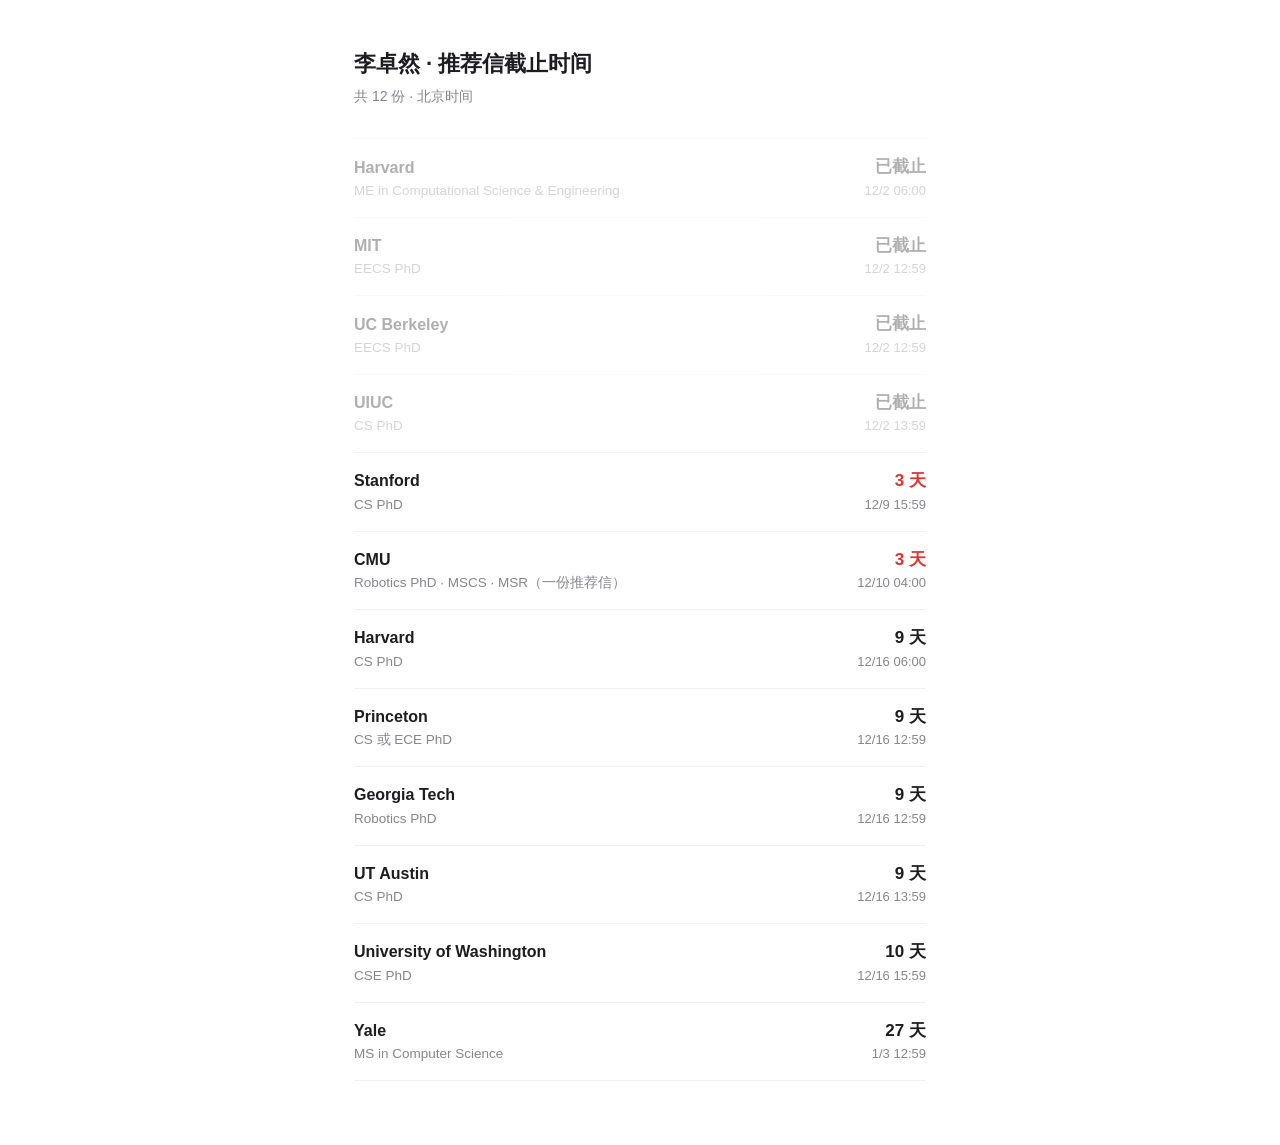
==== deadlines/index.html @ c79645e5 "Add unlisted deadlines page Co-Authored-By: Claude Opus 5.5 <noreply@anthropic.com> Claude-Session: " ====
<!DOCTYPE html>
<html lang="zh-CN">
<head>
<meta charset="utf-8">
<meta name="viewport" content="width=device-width, initial-scale=1">
<meta name="robots" content="noindex, nofollow">
<title>李卓然 Fall 2027 申请截止时间表</title>
<style>
  *{box-sizing:border-box}
  body{margin:0;background:#fff;color:#1d1d1f;
    font-family:-apple-system,BlinkMacSystemFont,"PingFang SC","Hiragino Sans GB","Microsoft YaHei","Segoe UI",sans-serif;
    line-height:1.45}
  .wrap{max-width:620px;margin:0 auto;padding:48px 24px 64px}
  h1{font-size:22px;font-weight:600;margin:0 0 6px}
  .sub{color:#86868b;font-size:14px;margin:0 0 32px}
  .item{display:flex;justify-content:space-between;align-items:center;gap:16px;
    padding:16px 0;border-top:1px solid #f0f0f0}
  .item:last-child{border-bottom:1px solid #f0f0f0}
  .school{font-size:16px;font-weight:600}
  .prog{font-size:13.5px;color:#86868b;margin-top:2px}
  .right{text-align:right;flex-shrink:0}
  .cd{font-size:17px;font-weight:600;font-variant-numeric:tabular-nums}
  .cd.urgent{color:#d33}
  .date{font-size:13px;color:#86868b;margin-top:2px;font-variant-numeric:tabular-nums}
  .item.past{opacity:.35}
</style>
</head>
<body>
<div class="wrap">
  <h1>李卓然 · 推荐信截止时间</h1>
  <p class="sub">共 12 份 · 北京时间</p>
  <div id="list"></div>
</div>
<script>
const D = [
  ["Harvard", "ME in Computational Science & Engineering", "2026-12-01T22:00:00Z"],
  ["MIT", "EECS PhD", "2026-12-02T04:59:00Z"],
  ["UC Berkeley", "EECS PhD", "2026-12-02T04:59:00Z"],
  ["UIUC", "CS PhD", "2026-12-02T05:59:00Z"],
  ["Stanford", "CS PhD", "2026-12-09T07:59:00Z"],
  ["CMU", "Robotics PhD · MSCS · MSR（一份推荐信）", "2026-12-09T20:00:00Z"],
  ["Harvard", "CS PhD", "2026-12-15T22:00:00Z"],
  ["Princeton", "CS 或 ECE PhD", "2026-12-16T04:59:00Z"],
  ["Georgia Tech", "Robotics PhD", "2026-12-16T04:59:00Z"],
  ["UT Austin", "CS PhD", "2026-12-16T05:59:00Z"],
  ["University of Washington", "CSE PhD", "2026-12-16T07:59:00Z"],
  ["Yale", "MS in Computer Science", "2027-01-03T04:59:00Z"]
].map(([s,p,u]) => ({s,p,ms:Date.parse(u)})).sort((a,b)=>a.ms-b.ms);

const DAY = 864e5;
const fmt = new Intl.DateTimeFormat("zh-CN",{timeZone:"Asia/Shanghai",month:"numeric",day:"numeric",hour:"2-digit",minute:"2-digit",hour12:false});

function render(){
  const now = Date.now();
  document.getElementById("list").innerHTML = D.map(x => {
    const d = x.ms - now;
    let cd, cls = "";
    if (d <= 0){ cd = "已截止"; cls = " past"; }
    else {
      const days = Math.floor(d/DAY), h = Math.floor(d%DAY/36e5);
      cd = days > 0 ? `${days} 天` : `${h} 小时`;
    }
    const urgent = d > 0 && d < 7*DAY ? " urgent" : "";
    return `<div class="item${cls}">
      <div><div class="school">${x.s}</div><div class="prog">${x.p}</div></div>
      <div class="right"><div class="cd${urgent}">${cd}</div><div class="date">${fmt.format(x.ms)}</div></div>
    </div>`;
  }).join("");
}
render();
setInterval(render, 60000);
</script>
</body>
</html>
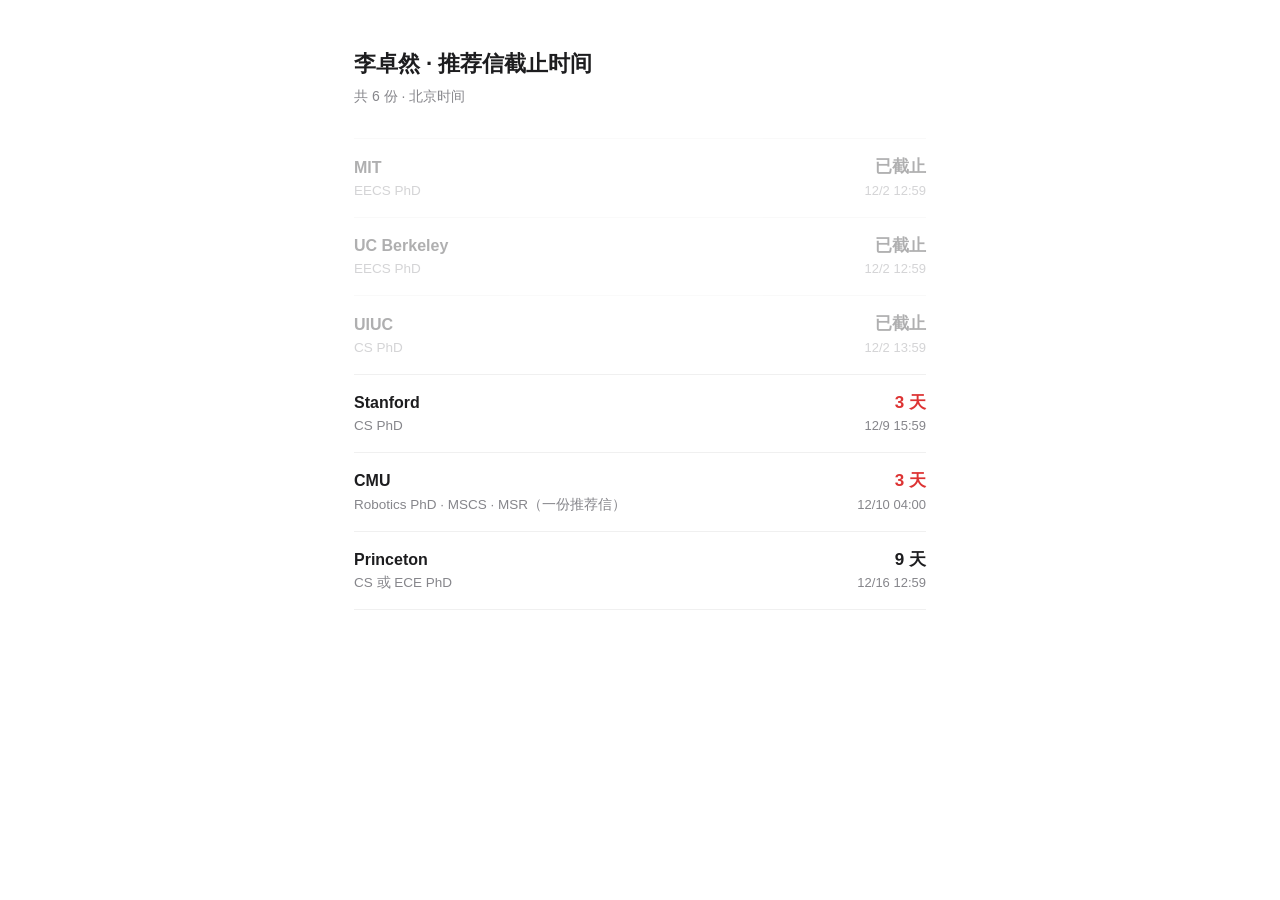
==== commit c10e17f0: "Use the short version for the main deadlines page Co-Authored-By: Claude Opus 5.5 <noreply@anthropic" ====
--- a/deadlines/index.html
+++ b/deadlines/index.html
@@ -28,23 +28,17 @@
 <body>
 <div class="wrap">
   <h1>李卓然 · 推荐信截止时间</h1>
-  <p class="sub">共 12 份 · 北京时间</p>
+  <p class="sub">共 6 份 · 北京时间</p>
   <div id="list"></div>
 </div>
 <script>
 const D = [
-  ["Harvard", "ME in Computational Science & Engineering", "2026-12-01T22:00:00Z"],
   ["MIT", "EECS PhD", "2026-12-02T04:59:00Z"],
   ["UC Berkeley", "EECS PhD", "2026-12-02T04:59:00Z"],
   ["UIUC", "CS PhD", "2026-12-02T05:59:00Z"],
   ["Stanford", "CS PhD", "2026-12-09T07:59:00Z"],
   ["CMU", "Robotics PhD · MSCS · MSR（一份推荐信）", "2026-12-09T20:00:00Z"],
-  ["Harvard", "CS PhD", "2026-12-15T22:00:00Z"],
-  ["Princeton", "CS 或 ECE PhD", "2026-12-16T04:59:00Z"],
-  ["Georgia Tech", "Robotics PhD", "2026-12-16T04:59:00Z"],
-  ["UT Austin", "CS PhD", "2026-12-16T05:59:00Z"],
-  ["University of Washington", "CSE PhD", "2026-12-16T07:59:00Z"],
-  ["Yale", "MS in Computer Science", "2027-01-03T04:59:00Z"]
+  ["Princeton", "CS 或 ECE PhD", "2026-12-16T04:59:00Z"]
 ].map(([s,p,u]) => ({s,p,ms:Date.parse(u)})).sort((a,b)=>a.ms-b.ms);
 
 const DAY = 864e5;
